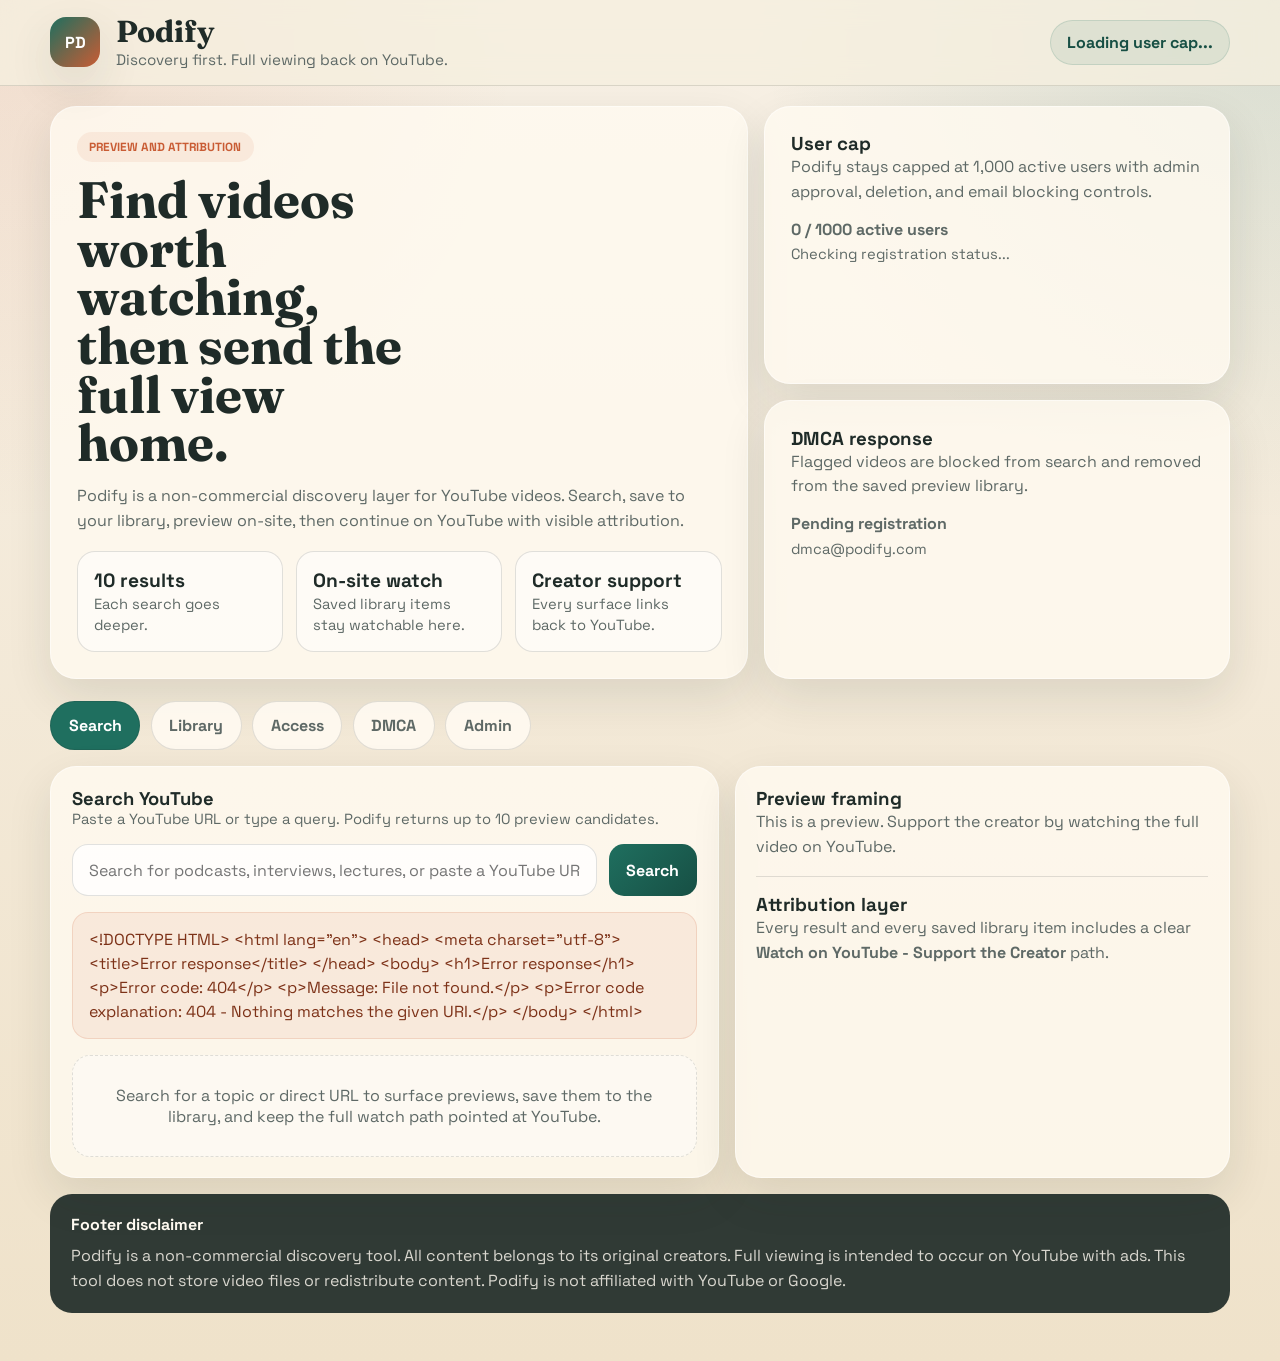
==== static/index.html @ 4dbad154 "Add preview quality picker" ====
<!DOCTYPE html>
<html lang="en">
<head>
  <meta charset="UTF-8">
  <meta name="viewport" content="width=device-width, initial-scale=1.0">
  <title>Podify - Discovery and Preview</title>
  <link rel="preconnect" href="https://fonts.googleapis.com">
  <link rel="preconnect" href="https://fonts.gstatic.com" crossorigin>
  <link href="https://fonts.googleapis.com/css2?family=Fraunces:wght@600;700&family=Space+Grotesk:wght@400;500;700&display=swap" rel="stylesheet">
  <style>
    :root{--bg:#f6efdf;--card:#fffaf1cc;--ink:#1f2b28;--muted:#5e6966;--line:#1f2b2822;--green:#1f6f5f;--green2:#174f44;--orange:#c95c34;--shadow:0 18px 46px #1f2b281c}
    *{box-sizing:border-box;margin:0;padding:0}
    body{font-family:"Space Grotesk",sans-serif;color:var(--ink);background:radial-gradient(circle at top left,#c95c3420,transparent 28%),radial-gradient(circle at top right,#1f6f5f24,transparent 28%),linear-gradient(180deg,#f7f0e5,#efe2ca);min-height:100vh;overflow-x:hidden}
    a{text-decoration:none;color:inherit}
    button,input,textarea,select{font:inherit}
    .wrap{width:min(1180px,calc(100% - 2rem));margin:0 auto}
    .top{position:sticky;top:0;z-index:20;background:#f6efdfcc;backdrop-filter:blur(12px);border-bottom:1px solid var(--line)}
    .top .wrap{display:flex;justify-content:space-between;align-items:center;gap:1rem;padding:1rem 0}
    .brand{display:flex;align-items:center;gap:1rem;flex-wrap:wrap;min-width:0}
    .mark{width:50px;height:50px;border-radius:16px;display:grid;place-items:center;background:linear-gradient(135deg,var(--green),var(--orange));color:#fff;font-weight:700;box-shadow:var(--shadow)}
    h1{font-family:"Fraunces",serif;font-size:1.9rem;line-height:1}
    .sub{color:var(--muted);font-size:.95rem;margin-top:.2rem}
    .chip{padding:.7rem 1rem;border-radius:999px;background:#1f6f5f18;color:var(--green2);font-weight:700;border:1px solid #1f6f5f24}
    main.wrap{padding:1.25rem 0 3rem}
    .hero{display:grid;grid-template-columns:1.5fr 1fr;gap:1rem}
    .card,.panel{background:var(--card);border:1px solid #ffffff80;border-radius:26px;box-shadow:var(--shadow)}
    .card{padding:1.6rem}
    .hero h2{font-family:"Fraunces",serif;font-size:clamp(2rem,4vw,3.4rem);line-height:.95;max-width:10ch;margin:.9rem 0 1rem}
    .hero p,.panel p,.muted{color:var(--muted);line-height:1.55}
    .eyebrow{display:inline-block;padding:.45rem .8rem;border-radius:999px;background:#c95c3416;color:var(--orange);font-size:.74rem;font-weight:700;text-transform:uppercase}
    .stats{display:grid;grid-template-columns:repeat(3,minmax(0,1fr));gap:.8rem;margin-top:1.1rem}
    .stat{padding:1rem;border-radius:18px;background:#ffffff80;border:1px solid var(--line)}
    .stat strong{display:block;font-size:1.2rem}
    .stack{display:grid;gap:1rem}
    .tabs{display:flex;flex-wrap:wrap;gap:.65rem;margin:1.4rem 0 1rem}
    .tab{padding:.8rem 1.1rem;border-radius:999px;border:1px solid var(--line);background:#fffaf1e6;color:var(--muted);cursor:pointer;font-weight:700;white-space:nowrap}
    .tab.active,.tab:hover{background:var(--green);color:#fff}
    .view{display:none}
    .view.active{display:block}
    .grid{display:grid;grid-template-columns:1.35fr 1fr;gap:1rem}
    .panel{padding:1.3rem}
    .head{display:flex;justify-content:space-between;align-items:flex-start;gap:1rem;margin-bottom:1rem}
    .head > *{min-width:0}
    .head h3{font-size:1.15rem}
    .soft{font-size:.92rem;color:var(--muted)}
    form.row{display:flex;gap:.75rem;flex-wrap:wrap}
    input,textarea,select{width:100%;padding:.9rem 1rem;border-radius:16px;border:1px solid var(--line);background:#ffffffcc;color:var(--ink)}
    textarea{min-height:115px;resize:vertical}
    input:focus,textarea:focus,select:focus{outline:2px solid #1f6f5f24;border-color:#1f6f5f55}
    .grow{flex:1 1 320px}
    .btn{display:inline-flex;align-items:center;justify-content:center;gap:.4rem;padding:.9rem 1.1rem;border:none;border-radius:15px;cursor:pointer;font-weight:700;max-width:100%}
    .btn:hover{transform:translateY(-1px)}
    .primary{background:linear-gradient(135deg,var(--green),var(--green2));color:#fff}
    .secondary{background:linear-gradient(135deg,var(--orange),#a94b2a);color:#fff}
    .ghost{background:#ffffffaa;border:1px solid var(--line);color:var(--ink)}
    .banner{display:none;margin-top:1rem;padding:.9rem 1rem;border-radius:16px;line-height:1.5}
    .banner.show{display:block}
    .banner.info{background:#1f6f5f12;color:var(--green2);border:1px solid #1f6f5f24}
    .banner.error{background:#c95c3414;color:#7d3218;border:1px solid #c95c3428}
    .empty{padding:1.8rem;border-radius:18px;border:1px dashed var(--line);background:#ffffff66;text-align:center;color:var(--muted)}
    .videos,.list{display:grid;gap:1rem}
    .video{display:grid;grid-template-columns:minmax(0,210px) minmax(0,1fr);gap:1rem;padding:1rem;border-radius:22px;background:#ffffff9e;border:1px solid var(--line)}
    .thumb{width:100%;aspect-ratio:16/9;border-radius:16px;object-fit:cover;background:#e8d7bd}
    .title{font-size:1.08rem;font-weight:700;line-height:1.3;overflow-wrap:anywhere}
    .channel{color:var(--muted);margin-top:.25rem;overflow-wrap:anywhere}
    .meta{display:flex;flex-wrap:wrap;gap:.5rem;margin-top:.7rem}
    .pill,.tag{display:inline-flex;align-items:center;padding:.33rem .68rem;border-radius:999px;font-size:.8rem;font-weight:700}
    .pill{background:#1f6f5f12;color:var(--green2)}
    .tag{background:#c95c3416;color:#8a3a1d}
    .desc{margin-top:.8rem;color:var(--muted);line-height:1.55;overflow-wrap:anywhere}
    .actions,.mini{display:flex;flex-wrap:wrap;gap:.65rem;margin-top:1rem}
    .actions .btn,.actions a,.mini .btn{flex:1 1 190px}
    .count{padding:.45rem .8rem;border-radius:999px;background:#1f6f5f12;color:var(--green2);font-weight:700}
    .split{display:grid;grid-template-columns:1fr 1fr;gap:1rem}
    .quad{display:grid;grid-template-columns:repeat(4,minmax(0,1fr));gap:.75rem}
    .access-quad{grid-template-columns:repeat(2,minmax(0,1fr))}
    .mini-card{padding:1rem;border-radius:18px;background:#ffffff92;border:1px solid var(--line);min-width:0}
    .mini-card span{display:block;overflow-wrap:anywhere}
    .mini-card strong{display:block;font-size:1.45rem;margin-top:.25rem;overflow-wrap:anywhere}
    .item{display:flex;justify-content:space-between;align-items:center;gap:.8rem;padding:.9rem 1rem;border-radius:18px;background:#ffffff8c;border:1px solid var(--line)}
    .item > div{min-width:0}
    .item strong,.item span{overflow-wrap:anywhere}
    .item span{display:block;color:var(--muted);font-size:.9rem}
    hr{border:none;border-top:1px solid var(--line);margin:1rem 0}
    footer{margin-top:1rem;padding:1.2rem 1.3rem;border-radius:22px;background:#1f2b28ea;color:#fffaf1}
    footer p{margin-top:.5rem;color:#fffaf1d0;line-height:1.6}
    .modal{position:fixed;inset:0;display:none;align-items:center;justify-content:center;padding:1rem;background:#131a18ad;z-index:50}
    .modal.open{display:flex}
    .player{width:min(980px,100%);background:#fffaf1;border-radius:26px;border:1px solid #ffffff8a;box-shadow:0 22px 70px #1118;max-height:calc(100vh - 2rem);overflow:auto;overscroll-behavior:contain}
    .player-head{display:flex;justify-content:space-between;align-items:flex-start;gap:1rem;padding:1.1rem 1.2rem 0}
    .close{width:40px;height:40px;border:none;border-radius:50%;background:#1f2b2812;cursor:pointer;font-size:1.2rem}
    video{width:100%;aspect-ratio:16/9;border:none;border-radius:20px;background:#111}
    .embed{padding:1rem 1.2rem 0}
    .embed .banner{margin-top:.8rem}
    .copy{padding:1rem 1.2rem 1.2rem}
    .player-tools{display:flex;flex-wrap:wrap;justify-content:space-between;align-items:center;gap:.8rem;margin-top:1rem}
    .player-tools label{display:flex;align-items:center;gap:.65rem;color:var(--muted);font-size:.92rem;font-weight:700}
    .player-tools select{width:auto;min-width:180px;max-width:100%;background:#ffffffd9}
    @media (max-width:960px){.hero,.grid,.split{grid-template-columns:1fr}.quad{grid-template-columns:repeat(2,minmax(0,1fr))}}
    @media (max-width:760px){.wrap{width:min(1180px,calc(100% - 1rem))}.top .wrap{flex-direction:column;align-items:flex-start}.chip{width:100%;justify-content:center}.stats,.quad{grid-template-columns:1fr}.video{grid-template-columns:1fr}.item{flex-direction:column;align-items:flex-start}.card,.panel{padding:1rem}.player{max-height:calc(100vh - 1rem);border-radius:20px}.modal{padding:.5rem}.player-head,.embed,.copy{padding-left:1rem;padding-right:1rem}.player-tools{align-items:flex-start}.player-tools label,.player-tools select{width:100%}.copy .actions{flex-direction:column}.copy .actions .btn,.copy .actions a{width:100%;flex:1 1 auto}}
    @media (max-width:520px){h1{font-size:1.6rem}.mark{width:44px;height:44px;border-radius:14px}.tabs{display:grid;grid-template-columns:repeat(2,minmax(0,1fr))}.tab{justify-content:center;padding:.75rem .85rem}.btn,.row .btn{width:100%}}
  </style>
</head>
<body>
  <header class="top">
    <div class="wrap">
      <div class="brand">
        <div class="mark">PD</div>
        <div>
          <h1>Podify</h1>
          <div class="sub">Discovery first. Full viewing back on YouTube.</div>
        </div>
      </div>
      <div class="chip" id="cap-chip">Loading user cap...</div>
    </div>
  </header>

  <main class="wrap">
    <section class="hero">
      <article class="card">
        <span class="eyebrow">Preview and Attribution</span>
        <h2>Find videos worth watching, then send the full view home.</h2>
        <p id="public-message">Podify is a non-commercial discovery layer for YouTube videos. Search, save to your library, preview on-site, then continue on YouTube with visible attribution.</p>
        <div class="stats">
          <div class="stat"><strong>10 results</strong><span class="soft">Each search goes deeper.</span></div>
          <div class="stat"><strong>On-site watch</strong><span class="soft">Saved library items stay watchable here.</span></div>
          <div class="stat"><strong>Creator support</strong><span class="soft">Every surface links back to YouTube.</span></div>
        </div>
      </article>
      <div class="stack">
        <article class="card">
          <h3>User cap</h3>
          <p>Podify stays capped at 1,000 active users with admin approval, deletion, and email blocking controls.</p>
          <p style="margin-top:.8rem"><strong id="cap-detail">0 / 1000 active users</strong><br><span class="soft" id="cap-state">Checking registration status...</span></p>
        </article>
        <article class="card">
          <h3>DMCA response</h3>
          <p>Flagged videos are blocked from search and removed from the saved preview library.</p>
          <p style="margin-top:.8rem"><strong id="dmca-agent">Pending registration</strong><br><span class="soft" id="dmca-email">dmca@podify.com</span></p>
        </article>
      </div>
    </section>

    <nav class="tabs" aria-label="Sections">
      <button class="tab active" data-tab="search">Search</button>
      <button class="tab" data-tab="library">Library</button>
      <button class="tab" data-tab="access">Access</button>
      <button class="tab" data-tab="dmca">DMCA</button>
      <button class="tab" data-tab="admin">Admin</button>
    </nav>

    <section class="view active" id="search">
      <div class="grid">
        <article class="panel">
          <div class="head">
            <div>
              <h3>Search YouTube</h3>
              <div class="soft">Paste a YouTube URL or type a query. Podify returns up to 10 preview candidates.</div>
            </div>
          </div>
          <form class="row" id="search-form">
            <input class="grow" id="search-input" type="text" placeholder="Search for podcasts, interviews, lectures, or paste a YouTube URL">
            <button class="btn primary" type="submit">Search</button>
          </form>
          <div class="banner info" id="search-banner"></div>
          <div class="videos" id="search-results" style="margin-top:1rem">
            <div class="empty">Search for a topic or direct URL to surface previews, save them to the library, and keep the full watch path pointed at YouTube.</div>
          </div>
        </article>
        <aside class="panel">
          <h3>Preview framing</h3>
          <p id="player-disclaimer">This is a preview. Support the creator by watching the full video on YouTube.</p>
          <hr>
          <h3>Attribution layer</h3>
          <p>Every result and every saved library item includes a clear <strong>Watch on YouTube - Support the Creator</strong> path.</p>
        </aside>
      </div>
    </section>

    <section class="view" id="library">
      <article class="panel">
        <div class="head">
          <div>
            <h3>Saved library</h3>
            <div class="soft">Videos added here remain watchable inside Podify.</div>
          </div>
          <div class="count" id="library-count">0 saved previews</div>
        </div>
        <div class="videos" id="library-list">
          <div class="empty">Save videos from search to build a watchable preview library without storing video files locally.</div>
        </div>
      </article>
    </section>

    <section class="view" id="access">
      <div class="split">
        <article class="panel">
          <div class="head">
            <div>
              <h3>Request access</h3>
              <div class="soft">Enter any valid email to sign up. If the cap is full, you move to the waitlist.</div>
            </div>
          </div>
          <form class="row" id="access-form">
            <input class="grow" id="access-email" type="email" placeholder="you@example.com">
            <button class="btn primary" type="submit">Sign up</button>
          </form>
          <div class="banner info" id="access-banner"></div>
          <div class="banner info" id="verify-banner"></div>
          <div class="actions">
            <button class="btn ghost" id="logout-button" type="button" style="display:none">Sign out</button>
          </div>
        </article>
        <aside class="panel">
          <h3>Registration disclaimer</h3>
          <p id="registration-disclaimer">By registering, you agree to use Podify only for discovery and preview purposes. Support creators by watching full content on YouTube.</p>
          <hr>
          <div class="quad access-quad">
            <div class="mini-card"><span>Active users</span><strong id="active-users">0</strong></div>
            <div class="mini-card"><span>User cap</span><strong id="max-users">1000</strong></div>
            <div class="mini-card"><span>Registration</span><strong id="open-state">Open</strong></div>
            <div class="mini-card"><span>Saved previews</span><strong id="saved-count">0</strong></div>
          </div>
        </aside>
      </div>
    </section>

    <section class="view" id="dmca">
      <div class="split">
        <article class="panel">
          <div class="head">
            <div>
              <h3>DMCA contact</h3>
              <div class="soft">Valid notices block videos from preview and receive a response within the published window.</div>
            </div>
          </div>
          <p>Copyright holders can contact <strong id="dmca-contact-email">dmca@podify.com</strong>. Agent: <strong id="dmca-contact-name">Pending registration</strong>. Target response window: <strong id="dmca-window">48 hours</strong>.</p>
          <hr>
          <h3>Submit a takedown notice</h3>
          <form id="dmca-form" class="list" style="margin-top:1rem">
            <input id="dmca-name" type="text" placeholder="Your name">
            <input id="dmca-reporter-email" type="email" placeholder="you@example.com">
            <input id="dmca-video-url" type="url" placeholder="YouTube URL">
            <textarea id="dmca-work" placeholder="Describe the copyrighted work and why this preview should be removed."></textarea>
            <textarea id="dmca-statement" placeholder="State that you have a good-faith belief the use is unauthorized."></textarea>
            <button class="btn secondary" type="submit">Submit notice</button>
          </form>
          <div class="banner info" id="dmca-banner"></div>
        </article>
        <aside class="panel">
          <div class="head">
            <div>
              <h3>Blocked from preview</h3>
              <div class="soft">Blocked videos are removed from search and the library.</div>
            </div>
          </div>
          <div class="list" id="blocked-videos"><div class="empty">No blocked videos.</div></div>
        </aside>
      </div>
    </section>

    <section class="view" id="admin">
      <div class="list" style="gap:1rem">
        <article class="panel">
          <div class="head">
            <div>
              <h3>Admin access</h3>
              <div class="soft">Enter the admin password configured on the server to manage users, email blocks, and preview blocks.</div>
            </div>
          </div>
          <form class="row" id="admin-connect">
            <input class="grow" id="admin-token" type="password" placeholder="Enter admin password" aria-label="Admin password">
            <button class="btn primary" type="submit">Connect</button>
          </form>
          <div class="banner info" id="admin-banner"></div>
        </article>

        <article class="panel" id="admin-panel" style="display:none">
          <div class="quad" id="admin-stats">
            <div class="mini-card"><span>Active users</span><strong>0</strong></div>
            <div class="mini-card"><span>Waitlist</span><strong>0</strong></div>
            <div class="mini-card"><span>Blocked emails</span><strong>0</strong></div>
            <div class="mini-card"><span>Blocked videos</span><strong>0</strong></div>
          </div>
          <hr>
          <div class="split">
            <form id="admin-add-form" class="list">
              <h3>Add user</h3>
              <input id="admin-add-email" type="email" placeholder="newuser@example.com">
              <select id="admin-add-status">
                <option value="active">Add as active user</option>
                <option value="waitlisted">Add as waitlisted user</option>
              </select>
              <button class="btn primary" type="submit">Save user</button>
            </form>
            <form id="admin-approve-form" class="list">
              <h3>Approve waitlisted user</h3>
              <input id="admin-approve-email" type="email" placeholder="waitlist@example.com">
              <button class="btn primary" type="submit">Approve user</button>
            </form>
          </div>
          <hr>
          <div class="split">
            <form id="admin-access-link-form" class="list">
              <h3>Create test access link</h3>
              <div class="soft">Use this while outbound email is not configured. Add the user as active first, then share the generated link out of band.</div>
              <input id="admin-access-link-email" type="email" placeholder="activeuser@example.com">
              <button class="btn primary" type="submit">Generate link</button>
            </form>
            <div class="list">
              <h3>Latest test link</h3>
              <input id="admin-access-link-output" type="text" readonly placeholder="Generate a sign-in link to share with a tester.">
              <div class="actions" style="margin-top:0">
                <button class="btn ghost" id="admin-copy-access-link" type="button" disabled>Copy link</button>
              </div>
              <div class="banner info" id="admin-access-link-banner"></div>
            </div>
          </div>
          <hr>
          <div class="split">
            <form id="admin-block-email-form" class="list">
              <h3>Block email</h3>
              <input id="admin-block-email" type="email" placeholder="blocked@example.com">
              <button class="btn secondary" type="submit">Block email</button>
            </form>
            <form id="admin-block-video-form" class="list">
              <h3>Block video preview</h3>
              <input id="admin-video-url" type="url" placeholder="https://www.youtube.com/watch?v=...">
              <input id="admin-video-title" type="text" placeholder="Optional title">
              <button class="btn secondary" type="submit">Block preview</button>
            </form>
          </div>
          <hr>
          <div class="split">
            <div>
              <h3>Users</h3>
              <div class="list" id="admin-users" style="margin-top:1rem"><div class="empty">Connect with a valid admin password to load users.</div></div>
            </div>
            <div class="list">
              <div>
                <h3>Blocked emails</h3>
                <div class="list" id="admin-blocked" style="margin-top:1rem"><div class="empty">No blocked emails.</div></div>
              </div>
              <div>
                <h3>DMCA notices</h3>
                <div class="list" id="admin-notices" style="margin-top:1rem"><div class="empty">No notices yet.</div></div>
              </div>
            </div>
          </div>
        </article>
      </div>
    </section>

    <footer>
      <strong>Footer disclaimer</strong>
      <p id="footer-disclaimer">Podify is a non-commercial discovery tool. All content belongs to its original creators. Full viewing is intended to occur on YouTube with ads. This tool does not store video files or redistribute content. Podify is not affiliated with YouTube or Google.</p>
    </footer>
  </main>

  <div class="modal" id="modal" aria-hidden="true">
    <div class="player">
      <div class="player-head">
        <div>
          <h3 id="modal-title">Preview</h3>
          <div class="soft" id="modal-channel">Select a video to preview it here.</div>
        </div>
        <button class="close" id="close-modal" aria-label="Close preview">x</button>
      </div>
      <div class="embed">
        <video id="modal-video" controls playsinline preload="metadata" controlslist="nodownload noplaybackrate" poster=""></video>
        <div class="banner info" id="modal-video-banner"></div>
      </div>
      <div class="copy">
        <p id="modal-player-disclaimer"><strong>This is a preview.</strong> Support the creator by watching the full video on YouTube.</p>
        <p id="modal-desc" style="margin-top:.65rem;color:var(--muted);line-height:1.55">Select a video to see its description here.</p>
        <div class="player-tools" id="modal-quality-wrap" style="display:none">
          <label for="modal-quality">
            Quality
            <select id="modal-quality" aria-label="Choose preview quality"></select>
          </label>
        </div>
        <div class="actions">
          <button class="btn ghost" id="modal-fullscreen" type="button">Fullscreen</button>
          <a class="btn secondary" id="modal-youtube" href="#" target="_blank" rel="noopener noreferrer">Watch on YouTube - Support the Creator</a>
          <button class="btn ghost" id="modal-save" type="button">Save to library</button>
        </div>
      </div>
    </div>
  </div>
  <script>
    const API = window.location.origin;
    let config = null;
    let results = [];
    let library = [];
    let blocked = [];
    let adminToken = '';
    let latestAdminAccessLink = '';
    let currentVideo = null;
    let currentPlaybackToken = '';
    let currentPlaybackSources = [];
    let libraryLoaded = false;
    let dmcaLoaded = false;
    let accessState = null;

    const $ = (id) => document.getElementById(id);
    const esc = (v) => String(v ?? '').replace(/&/g,'&amp;').replace(/</g,'&lt;').replace(/>/g,'&gt;').replace(/"/g,'&quot;').replace(/'/g,'&#39;');
    const banner = (id, msg = '', tone = 'info') => { const el = $(id); el.textContent = msg; el.className = msg ? `banner show ${tone}` : 'banner info'; };
    const req = async (path, opts = {}) => {
      try {
        const r = await fetch(API + path, { credentials: 'same-origin', ...opts });
        const contentType = r.headers.get('content-type') || '';
        const isJson = contentType.includes('application/json');
        const data = isJson ? await r.json().catch(() => ({})) : {};
        const rawText = isJson ? '' : await r.text().catch(() => '');

        if (!r.ok) {
          const detail = data.detail || rawText.trim() || `${r.status} ${r.statusText}` || 'Request failed.';
          const err = new Error(detail);
          err.status = r.status;
          err.detail = detail;
          throw err;
        }

        return isJson ? data : rawText;
      } catch (err) {
        if (err && typeof err.status === 'number') throw err;
        throw new Error(err && err.message ? err.message : 'Network request failed.');
      }
    };

    const emailVerificationRequired = () => Boolean(config && config.security && config.security.email_verification_required);
    const accessPromptMessage = () => emailVerificationRequired()
      ? 'Verify your email before using Podify.'
      : 'Sign up with a valid email before using Podify.';
    const accessTabPromptMessage = () => emailVerificationRequired()
      ? 'Verify your email in the Access tab before searching or previewing videos.'
      : 'Use the Access tab to sign up with a valid email before searching or previewing videos.';

    async function activateTab(tabName) {
      const btn = document.querySelector(`.tab[data-tab="${tabName}"]`);
      document.querySelectorAll('.tab').forEach((b) => b.classList.toggle('active', b === btn));
      document.querySelectorAll('.view').forEach((v) => v.classList.toggle('active', v.id === tabName));
      if (tabName === 'library' && !libraryLoaded) {
        await loadLibrary();
      }
      if (tabName === 'dmca' && !dmcaLoaded) {
        await loadDmca();
      }
    }

    async function showAccessRequired(message) {
      await activateTab('access');
      banner('access-banner', message || accessPromptMessage(), 'error');
    }

    function isProtectedAccessError(err) {
      return Boolean(err && (err.status === 401 || err.status === 403));
    }

    document.querySelectorAll('.tab').forEach((btn) => btn.addEventListener('click', async () => {
      document.querySelectorAll('.tab').forEach((b) => b.classList.toggle('active', b === btn));
      document.querySelectorAll('.view').forEach((v) => v.classList.toggle('active', v.id === btn.dataset.tab));
      if (btn.dataset.tab === 'library' && !libraryLoaded) {
        try {
          await loadLibrary();
        } catch (err) {
          if (isProtectedAccessError(err)) {
            await showAccessRequired(err.message);
            return;
          }
          banner('search-banner', err.message, 'error');
        }
      }
      if (btn.dataset.tab === 'dmca' && !dmcaLoaded) {
        await loadDmca();
      }
    }));

    function syncConfig(data) {
      config = data;
      accessState = data.access || { authenticated: false, service_access: false, reason: accessPromptMessage(), user: null };
      $('cap-chip').textContent = `${data.active_user_count} / ${data.max_active_users} active users`;
      $('cap-detail').textContent = `${data.active_user_count} / ${data.max_active_users} active users`;
      $('cap-state').textContent = data.registration_open ? 'Open' : 'Waitlist only';
      $('public-message').textContent = data.disclaimers.public_message;
      $('player-disclaimer').textContent = data.disclaimers.player;
      $('registration-disclaimer').textContent = data.disclaimers.registration;
      $('footer-disclaimer').textContent = data.disclaimers.footer;
      $('active-users').textContent = data.active_user_count;
      $('max-users').textContent = data.max_active_users;
      $('open-state').textContent = data.registration_open ? 'Open' : 'Waitlist';
      $('saved-count').textContent = data.library.saved_videos;
      $('dmca-agent').textContent = data.dmca_contact.agent_name;
      $('dmca-email').textContent = data.dmca_contact.agent_email;
      $('dmca-contact-name').textContent = data.dmca_contact.agent_name;
      $('dmca-contact-email').textContent = data.dmca_contact.agent_email;
      $('dmca-window').textContent = `${data.dmca_contact.response_window_hours} hours`;
      $('modal-player-disclaimer').textContent = data.disclaimers.player;
      applyAccessState(accessState);
    }

    function applyAccessState(access) {
      const reason = access.reason || accessPromptMessage();
      const user = access.user;
      $('logout-button').style.display = access.service_access ? 'inline-flex' : 'none';

      if (access.service_access && user) {
        banner('access-banner', `Signed in as ${user.email}. Access is active.`);
        return;
      }

      library = [];
      libraryLoaded = false;
      renderLibrary();
      if (!results.length) {
        banner('search-banner', accessTabPromptMessage());
      }

      if (access.authenticated && user) {
        banner('access-banner', `${user.email}: ${reason}`);
        return;
      }

      banner('access-banner', reason);
    }

    function renderVerificationAction(token) {
      const box = $('verify-banner');
      if (!emailVerificationRequired()) {
        banner('verify-banner');
        return;
      }
      if (!token) {
        box.className = 'banner show info';
        box.textContent = 'Secure mode is enabled. Demo verification links are hidden. If outbound email is not configured yet, ask the admin for a test access link.';
        return;
      }

      box.className = 'banner show info';
      box.textContent = 'Prototype mode: verify the request directly.';
      const btn = document.createElement('button');
      btn.className = 'btn ghost';
      btn.type = 'button';
      btn.id = 'verify-now';
      btn.style.marginTop = '.7rem';
      btn.textContent = 'Complete demo verification';
      box.appendChild(document.createElement('br'));
      box.appendChild(btn);

      btn.addEventListener('click', async () => {
        try {
          const vr = await req(`/register/verify?token=${encodeURIComponent(token)}`);
          banner('verify-banner', vr.message);
          await loadConfig();
          if (vr.status === 'active') {
            banner('search-banner', 'Email verified. Search and preview are now available.');
            await activateTab('search');
          }
          if (adminToken) await refreshAdmin();
        } catch (err) {
          banner('verify-banner', err.message, 'error');
        }
      });
    }

    function videoCard(v, i, mode) {
      const save = mode === 'search' ? `<button class="btn primary" data-act="save" data-i="${i}">Save to library</button>` : '';
      const remove = mode === 'library' ? `<button class="btn ghost" data-act="remove" data-id="${esc(v.video_id)}">Remove</button>` : '';
      return `<article class="video">
        <img class="thumb" src="${esc(v.thumbnail_url)}" alt="Thumbnail for ${esc(v.title)}" loading="lazy" decoding="async" onerror="this.style.opacity='0.35'">
        <div>
          <div class="title">${esc(v.title)}</div>
          <div class="channel">${esc(v.channel)}</div>
          <div class="meta"><span class="pill">${esc(v.duration)}</span><span class="pill">${mode === 'search' ? 'Search result' : 'Saved in library'}</span></div>
          <div class="desc">${esc(v.description)}</div>
          <div class="actions">
            <button class="btn ghost" data-act="preview" data-i="${i}">Preview on-site</button>
            ${save}
            ${remove}
            <a class="btn secondary" href="${esc(v.video_url)}" target="_blank" rel="noopener noreferrer">Watch on YouTube - Support the Creator</a>
          </div>
        </div>
      </article>`;
    }

    function renderResults() {
      $('search-results').innerHTML = results.length ? results.map((v, i) => videoCard(v, i, 'search')).join('') : '<div class="empty">No results matched this query. Try another search term or paste a direct YouTube URL.</div>';
    }

    function renderLibrary() {
      $('library-count').textContent = `${library.length} saved previews`;
      $('saved-count').textContent = library.length;
      $('library-list').innerHTML = library.length ? library.map((v, i) => videoCard(v, i, 'library')).join('') : '<div class="empty">Save videos from search to keep a watchable preview library inside Podify.</div>';
    }

    function renderBlocked() {
      $('blocked-videos').innerHTML = blocked.length ? blocked.map((v) => `<div class="item"><div><strong>${esc(v.title)}</strong><span>${esc(v.reason || 'Blocked from preview')}</span></div><span class="tag">${esc(v.source || 'blocklist')}</span></div>`).join('') : '<div class="empty">No blocked videos.</div>';
    }

    function resetVideoPlayer() {
      const video = $('modal-video');
      video.pause();
      video.removeAttribute('src');
      while (video.firstChild) video.removeChild(video.firstChild);
      video.load();
      currentPlaybackSources = [];
      $('modal-quality').innerHTML = '';
      $('modal-quality').disabled = true;
      $('modal-quality-wrap').style.display = 'none';
    }

    function sourceLabel(source, index) {
      const parts = [];
      if (source.quality) parts.push(source.quality);
      if (source.mime_type && source.mime_type.startsWith('video/')) parts.push(source.mime_type.replace('video/', '').toUpperCase());
      return parts.join(' / ') || (index === 0 ? 'Best available' : `Option ${index + 1}`);
    }

    function setPlaybackSource(index, { resumeAt = 0, autoplay = true } = {}) {
      const video = $('modal-video');
      const source = currentPlaybackSources[index];
      if (!source || !source.url) return;

      video.pause();
      video.removeAttribute('src');
      while (video.firstChild) video.removeChild(video.firstChild);

      const el = document.createElement('source');
      el.src = source.url;
      if (source.mime_type) el.type = source.mime_type;
      video.appendChild(el);

      if (resumeAt > 0) {
        video.addEventListener('loadedmetadata', () => {
          try {
            video.currentTime = resumeAt;
          } catch (_) {}
          if (autoplay) video.play().catch(() => {});
        }, { once: true });
      }

      video.load();
      if (resumeAt <= 0 && autoplay) video.play().catch(() => {});
      $('modal-quality').value = String(index);
    }

    function renderQualityPicker(sources) {
      const select = $('modal-quality');
      select.innerHTML = '';
      sources.forEach((source, index) => {
        const option = document.createElement('option');
        option.value = String(index);
        option.textContent = sourceLabel(source, index);
        select.appendChild(option);
      });
      select.disabled = sources.length <= 1;
      $('modal-quality-wrap').style.display = sources.length ? 'flex' : 'none';
    }

    function applyPlayback(playback) {
      const video = $('modal-video');
      resetVideoPlayer();
      $('modal-title').textContent = playback.title || (currentVideo ? currentVideo.title : 'Preview');
      $('modal-channel').textContent = playback.channel || (currentVideo ? currentVideo.channel : 'Unknown creator');
      $('modal-desc').textContent = playback.description || (currentVideo ? currentVideo.description : 'Open this video on YouTube for the full watch experience and creator support.');
      video.poster = playback.thumbnail_url || (currentVideo ? currentVideo.thumbnail_url : '');

      currentPlaybackSources = (playback.sources || []).length
        ? playback.sources
        : (playback.stream_url ? [{ url: playback.stream_url, mime_type: playback.mime_type || '' }] : []);
      renderQualityPicker(currentPlaybackSources);
      setPlaybackSource(0);

      banner('modal-video-banner');
      if (playback.video_url) $('modal-youtube').href = playback.video_url;
    }

    async function requestVideoFullscreen() {
      const video = $('modal-video');
      if (video.requestFullscreen) {
        await video.requestFullscreen();
        return;
      }
      if (video.webkitEnterFullscreen) {
        video.webkitEnterFullscreen();
        return;
      }
      if (video.webkitRequestFullscreen) {
        video.webkitRequestFullscreen();
      }
    }

    async function openVideo(v) {
      currentVideo = v;
      const playbackToken = `${v.video_id}:${Date.now()}`;
      currentPlaybackToken = playbackToken;
      $('modal-title').textContent = v.title;
      $('modal-channel').textContent = v.channel;
      $('modal-player-disclaimer').textContent = config ? config.disclaimers.player : 'This is a preview. Support the creator by watching the full video on YouTube.';
      $('modal-desc').textContent = v.description || 'Open this video on YouTube for the full watch experience and creator support.';
      $('modal-youtube').href = v.video_url;
      $('modal-video').poster = v.thumbnail_url || '';
      banner('modal-video-banner', 'Resolving preview stream...');
      $('modal').classList.add('open');
      $('modal').setAttribute('aria-hidden', 'false');

      try {
        const playback = await req(v.playback_url || `/playback/${encodeURIComponent(v.video_id)}`);
        if (currentPlaybackToken !== playbackToken) return;
        applyPlayback(playback);
      } catch (err) {
        if (currentPlaybackToken !== playbackToken) return;
        resetVideoPlayer();
        if (isProtectedAccessError(err)) {
          closeVideo();
          await showAccessRequired(err.message);
          return;
        }
        banner('modal-video-banner', err.message || 'Preview unavailable. Use Watch on YouTube instead.', 'error');
      }
    }

    function closeVideo() {
      currentPlaybackToken = '';
      banner('modal-video-banner');
      resetVideoPlayer();
      $('modal').classList.remove('open');
      $('modal').setAttribute('aria-hidden', 'true');
    }

    async function loadConfig() { syncConfig(await req('/config')); }
    async function loadLibrary() { library = await req('/library'); libraryLoaded = true; renderLibrary(); }
    async function loadDmca() {
      const d = await req('/dmca');
      blocked = d.blocked_videos || [];
      dmcaLoaded = true;
      renderBlocked();
      $('dmca-agent').textContent = d.contact.agent_name;
      $('dmca-email').textContent = d.contact.agent_email;
      $('dmca-contact-name').textContent = d.contact.agent_name;
      $('dmca-contact-email').textContent = d.contact.agent_email;
      $('dmca-window').textContent = `${d.contact.response_window_hours} hours`;
    }

    $('search-form').addEventListener('submit', async (e) => {
      e.preventDefault();
      banner('search-banner');
      const q = $('search-input').value.trim();
      if (!q) return banner('search-banner', 'Enter a search term or paste a YouTube URL.', 'error');
      banner('search-banner', 'Searching for up to 10 videos...');
      try {
        results = await req(`/search?q=${encodeURIComponent(q)}`);
        renderResults();
        banner('search-banner', `Loaded ${results.length} result${results.length === 1 ? '' : 's'}.`);
      } catch (err) {
        results = [];
        renderResults();
        if (isProtectedAccessError(err)) {
          await showAccessRequired(err.message);
          return;
        }
        banner('search-banner', err.message, 'error');
      }
    });

    async function saveVideo(v) {
      try {
        const r = await req('/library', { method: 'POST', headers: { 'Content-Type': 'application/json' }, body: JSON.stringify(v) });
        await Promise.all([loadLibrary(), loadConfig()]);
        banner('search-banner', r.status === 'exists' ? 'This video is already in the library.' : 'Saved to the library. It remains watchable inside Podify.');
        await activateTab('library');
      } catch (err) {
        if (isProtectedAccessError(err)) {
          await showAccessRequired(err.message);
          return;
        }
        banner('search-banner', err.message, 'error');
      }
    }

    $('search-results').addEventListener('click', async (e) => {
      const el = e.target.closest('[data-act]');
      if (!el) return;
      const v = results[Number(el.dataset.i)];
      if (!v) return;
      if (el.dataset.act === 'preview') await openVideo(v);
      if (el.dataset.act === 'save') await saveVideo(v);
    });

    $('library-list').addEventListener('click', async (e) => {
      const el = e.target.closest('[data-act]');
      if (!el) return;
      if (el.dataset.act === 'remove') {
        try {
          await req(`/library/${encodeURIComponent(el.dataset.id)}`, { method: 'DELETE' });
          await Promise.all([loadLibrary(), loadConfig()]);
        } catch (err) {
          if (isProtectedAccessError(err)) {
            await showAccessRequired(err.message);
            return;
          }
          banner('search-banner', err.message, 'error');
        }
        return;
      }
      const v = library[Number(el.dataset.i)];
      if (v && el.dataset.act === 'preview') await openVideo(v);
    });

    $('close-modal').addEventListener('click', closeVideo);
    $('modal').addEventListener('click', (e) => { if (e.target === $('modal')) closeVideo(); });
    $('modal-save').addEventListener('click', async () => { if (currentVideo) await saveVideo(currentVideo); });
    $('modal-fullscreen').addEventListener('click', async () => { await requestVideoFullscreen(); });
    $('modal-quality').addEventListener('change', (e) => {
      const nextIndex = Number(e.target.value);
      if (!Number.isInteger(nextIndex) || !currentPlaybackSources[nextIndex]) return;
      const video = $('modal-video');
      setPlaybackSource(nextIndex, { resumeAt: video.currentTime || 0, autoplay: !video.paused });
    });
    $('modal-video').addEventListener('error', () => {
      banner('modal-video-banner', 'Preview stream failed to load. Use Watch on YouTube instead.', 'error');
    });
    window.addEventListener('keydown', (e) => { if (e.key === 'Escape' && $('modal').classList.contains('open')) closeVideo(); });

    $('access-form').addEventListener('submit', async (e) => {
      e.preventDefault();
      banner('access-banner');
      banner('verify-banner');
      const email = $('access-email').value.trim();
      if (!email) return banner('access-banner', 'Enter an email address to request access.', 'error');
      try {
        const r = await req('/register', { method: 'POST', headers: { 'Content-Type': 'application/json' }, body: JSON.stringify({ email }) });
        await loadConfig();
        banner('access-banner', r.message || 'Request received.');
        renderVerificationAction(r.verification_token);
        if (r.status === 'active') {
          banner('search-banner', 'Signup complete. Search and preview are now available.');
          await activateTab('search');
        }
      } catch (err) {
        banner('access-banner', err.message, 'error');
      }
    });

    $('logout-button').addEventListener('click', async () => {
      try {
        await req('/session/logout', { method: 'POST' });
        results = [];
        library = [];
        libraryLoaded = false;
        currentVideo = null;
        renderResults();
        renderLibrary();
        banner('verify-banner');
        await loadConfig();
        banner('access-banner', emailVerificationRequired() ? 'Signed out. Verify your email again to restore service access.' : 'Signed out. Enter your email again to restore service access.');
        await activateTab('access');
      } catch (err) {
        banner('access-banner', err.message, 'error');
      }
    });

    $('dmca-form').addEventListener('submit', async (e) => {
      e.preventDefault();
      banner('dmca-banner');
      const payload = {
        reporter_name: $('dmca-name').value.trim(),
        reporter_email: $('dmca-reporter-email').value.trim(),
        video_url: $('dmca-video-url').value.trim(),
        work_description: $('dmca-work').value.trim(),
        statement: $('dmca-statement').value.trim()
      };
      try {
        const r = await req('/dmca/notices', { method: 'POST', headers: { 'Content-Type': 'application/json' }, body: JSON.stringify(payload) });
        banner('dmca-banner', r.message);
        $('dmca-form').reset();
        await Promise.all([loadDmca(), loadLibrary(), loadConfig()]);
        if (adminToken) await refreshAdmin();
      } catch (err) {
        banner('dmca-banner', err.message, 'error');
      }
    });

    const adminReq = (path, opts = {}) => req(path, { ...opts, headers: { 'X-Admin-Token': adminToken, ...(opts.headers || {}) } });

    function adminStats(s) {
      $('admin-stats').innerHTML = `<div class="mini-card"><span>Active users</span><strong>${s.active_user_count}</strong></div><div class="mini-card"><span>Waitlist</span><strong>${s.waitlisted_user_count}</strong></div><div class="mini-card"><span>Blocked emails</span><strong>${s.blocked_email_count}</strong></div><div class="mini-card"><span>Blocked videos</span><strong>${s.dmca_blocked_video_count}</strong></div>`;
    }

    function adminUsers(users) {
      $('admin-users').innerHTML = users.length ? users.map((u) => `<div class="item"><div><strong>${esc(u.email)}</strong><span>Status: ${esc(u.status)} | Verified: ${u.email_verified ? 'yes' : 'no'}</span></div><div class="mini"><span class="pill">${esc(u.status)}</span>${u.status === 'active' && u.email_verified ? `<button class="btn ghost" data-link="${esc(u.email)}">Test link</button>` : ''}<button class="btn ghost" data-del="${esc(u.email)}">Delete</button></div></div>`).join('') : '<div class="empty">No users found.</div>';
    }

    function adminBlocked(emails) {
      $('admin-blocked').innerHTML = emails.length ? emails.map((email) => `<div class="item"><div><strong>${esc(email)}</strong><span>Blocked from registration and approval.</span></div><button class="btn ghost" data-unblock="${esc(email)}">Unblock</button></div>`).join('') : '<div class="empty">No blocked emails.</div>';
    }

    function adminNotices(notices) {
      $('admin-notices').innerHTML = notices.length ? notices.map((n) => `<div class="item"><div><strong>${esc(n.reporter_name)}</strong><span>${esc(n.video_url)}</span></div><span class="tag">${esc(n.id)}</span></div>`).join('') : '<div class="empty">No notices yet.</div>';
    }

    function setAdminAccessLink(link = '', email = '') {
      latestAdminAccessLink = link;
      $('admin-access-link-output').value = link;
      $('admin-copy-access-link').disabled = !link;
      banner('admin-access-link-banner', link ? `Share this link with ${email}. It creates a browser session for that active user.` : '');
    }

    async function createAdminAccessLink(email) {
      const r = await adminReq('/admin/users/access-link', { method: 'POST', headers: { 'Content-Type': 'application/json' }, body: JSON.stringify({ email }) });
      const absoluteLink = `${window.location.origin}${r.access_url}`;
      setAdminAccessLink(absoluteLink, r.email);
      banner('admin-banner', `Test access link created for ${r.email}.`);
      return absoluteLink;
    }

    async function refreshAdmin() {
      const [summary, users, blockedEmails, notices] = await Promise.all([
        adminReq('/admin/summary'),
        adminReq('/admin/users'),
        adminReq('/admin/blocked-emails'),
        adminReq('/admin/dmca/notices')
      ]);
      $('admin-panel').style.display = 'block';
      if (!latestAdminAccessLink) setAdminAccessLink();
      adminStats(summary);
      adminUsers(users);
      adminBlocked(blockedEmails);
      adminNotices(notices);
    }

    $('admin-connect').addEventListener('submit', async (e) => {
      e.preventDefault();
      banner('admin-banner');
      adminToken = $('admin-token').value.trim();
      if (!adminToken) return banner('admin-banner', 'Enter the admin password first.', 'error');
      try {
        await refreshAdmin();
        banner('admin-banner', 'Admin password accepted.');
      } catch (err) {
        $('admin-panel').style.display = 'none';
        banner('admin-banner', err.message, 'error');
      }
    });

    async function adminPost(path, payload, msg) {
      try {
        await adminReq(path, { method: 'POST', headers: { 'Content-Type': 'application/json' }, body: JSON.stringify(payload) });
        banner('admin-banner', msg);
        await Promise.all([refreshAdmin(), loadConfig(), loadDmca(), loadLibrary()]);
      } catch (err) {
        banner('admin-banner', err.message, 'error');
      }
    }

    $('admin-add-form').addEventListener('submit', async (e) => { e.preventDefault(); await adminPost('/admin/users', { email: $('admin-add-email').value.trim(), status: $('admin-add-status').value }, 'User saved.'); e.target.reset(); });
    $('admin-approve-form').addEventListener('submit', async (e) => { e.preventDefault(); await adminPost('/admin/users/approve', { email: $('admin-approve-email').value.trim() }, 'User approved.'); e.target.reset(); });
    $('admin-access-link-form').addEventListener('submit', async (e) => {
      e.preventDefault();
      const email = $('admin-access-link-email').value.trim();
      if (!email) return banner('admin-access-link-banner', 'Enter an active user email first.', 'error');
      try {
        await createAdminAccessLink(email);
        e.target.reset();
      } catch (err) {
        banner('admin-access-link-banner', err.message, 'error');
      }
    });
    $('admin-block-email-form').addEventListener('submit', async (e) => { e.preventDefault(); await adminPost('/admin/users/block', { email: $('admin-block-email').value.trim() }, 'Email blocked.'); e.target.reset(); });
    $('admin-block-video-form').addEventListener('submit', async (e) => { e.preventDefault(); await adminPost('/admin/dmca/blocked-videos', { video_url: $('admin-video-url').value.trim(), title: $('admin-video-title').value.trim(), reason: 'Blocked by admin' }, 'Video blocked from preview.'); e.target.reset(); });
    $('admin-copy-access-link').addEventListener('click', async () => {
      if (!latestAdminAccessLink) return;
      try {
        if (navigator.clipboard && navigator.clipboard.writeText) {
          await navigator.clipboard.writeText(latestAdminAccessLink);
          banner('admin-access-link-banner', 'Test access link copied to clipboard.');
          return;
        }
        $('admin-access-link-output').focus();
        $('admin-access-link-output').select();
        banner('admin-access-link-banner', 'Copy the selected test access link manually.');
      } catch (err) {
        banner('admin-access-link-banner', 'Copy failed. Select the link field and copy it manually.', 'error');
      }
    });

    $('admin-users').addEventListener('click', async (e) => {
      const linkEl = e.target.closest('[data-link]');
      if (linkEl) {
        try {
          await createAdminAccessLink(linkEl.dataset.link);
        } catch (err) {
          banner('admin-banner', err.message, 'error');
        }
        return;
      }
      const el = e.target.closest('[data-del]');
      if (!el) return;
      try {
        await adminReq(`/admin/users/${encodeURIComponent(el.dataset.del)}`, { method: 'DELETE' });
        banner('admin-banner', 'User deleted.');
        await Promise.all([refreshAdmin(), loadConfig()]);
      } catch (err) {
        banner('admin-banner', err.message, 'error');
      }
    });

    $('admin-blocked').addEventListener('click', async (e) => {
      const el = e.target.closest('[data-unblock]');
      if (!el) return;
      try {
        await adminReq(`/admin/blocked-emails/${encodeURIComponent(el.dataset.unblock)}`, { method: 'DELETE' });
        banner('admin-banner', 'Email unblocked.');
        await Promise.all([refreshAdmin(), loadConfig()]);
      } catch (err) {
        banner('admin-banner', err.message, 'error');
      }
    });

    loadConfig().catch((err) => banner('search-banner', err.message, 'error'));
  </script>
</body>
</html>
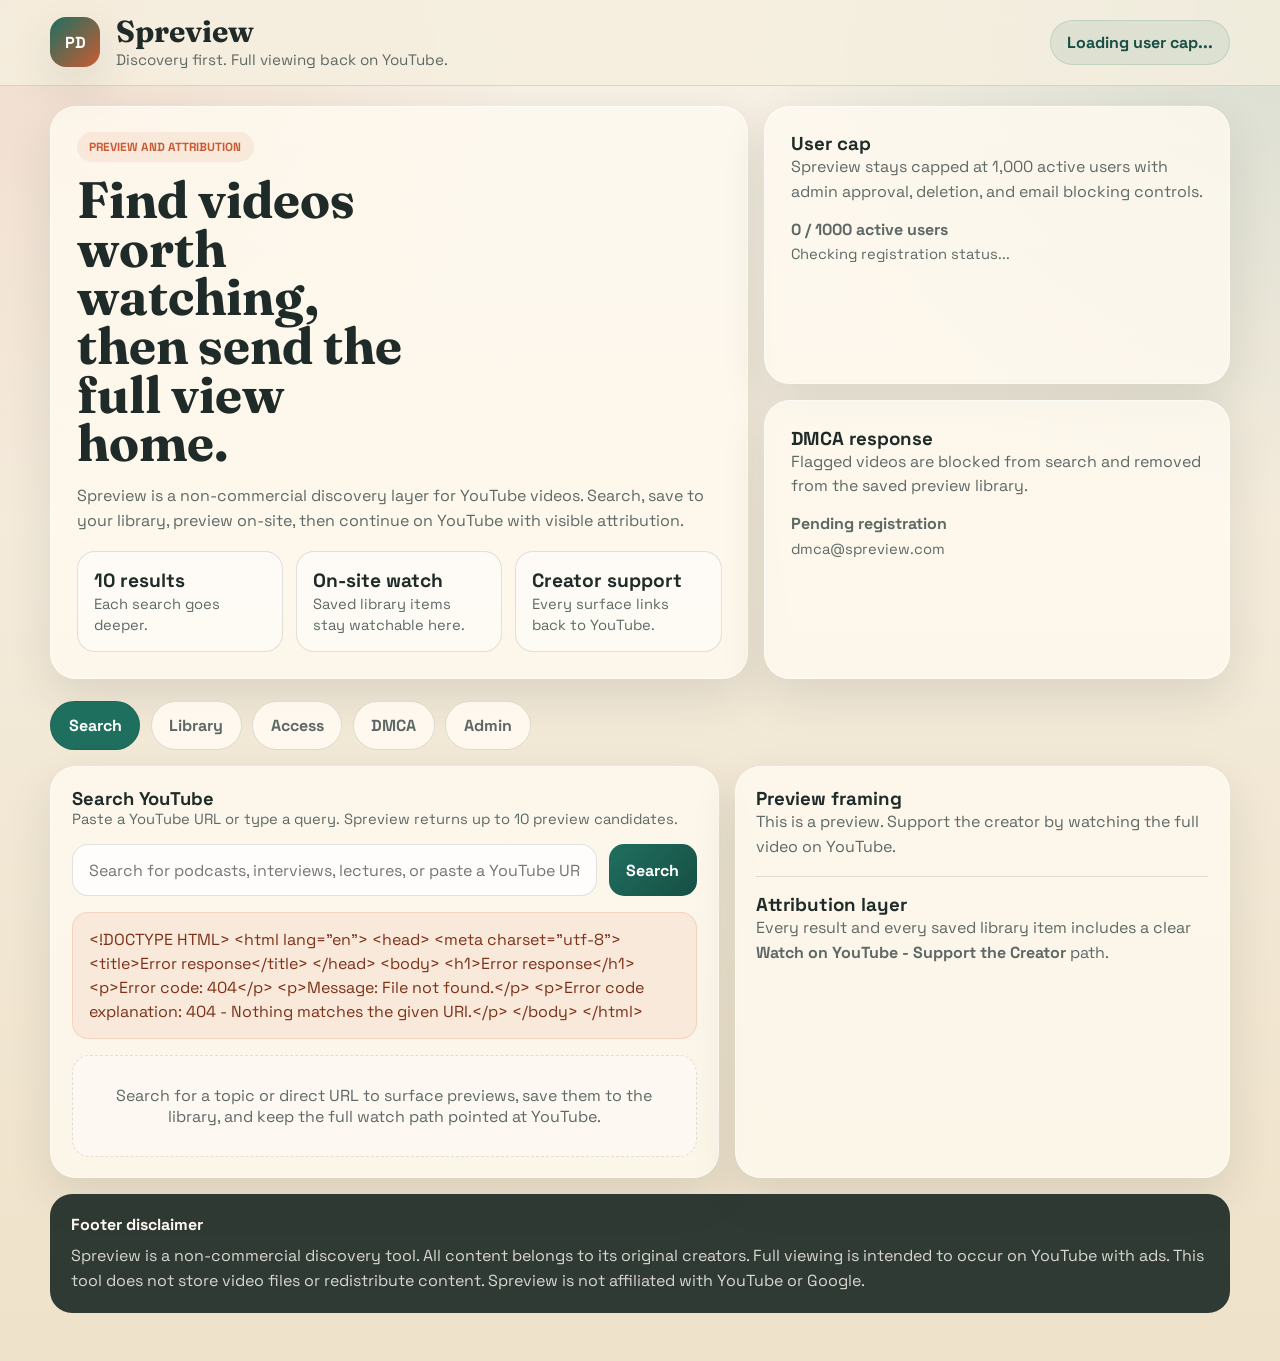
==== commit 96f22d31: "Rebrand user-facing product to Spreview" ====
--- a/static/index.html
+++ b/static/index.html
@@ -3,7 +3,7 @@
 <head>
   <meta charset="UTF-8">
   <meta name="viewport" content="width=device-width, initial-scale=1.0">
-  <title>Podify - Discovery and Preview</title>
+  <title>Spreview - Discovery and Preview</title>
   <link rel="preconnect" href="https://fonts.googleapis.com">
   <link rel="preconnect" href="https://fonts.gstatic.com" crossorigin>
   <link href="https://fonts.googleapis.com/css2?family=Fraunces:wght@600;700&family=Space+Grotesk:wght@400;500;700&display=swap" rel="stylesheet">
@@ -107,7 +107,7 @@
       <div class="brand">
         <div class="mark">PD</div>
         <div>
-          <h1>Podify</h1>
+          <h1>Spreview</h1>
           <div class="sub">Discovery first. Full viewing back on YouTube.</div>
         </div>
       </div>
@@ -120,7 +120,7 @@
       <article class="card">
         <span class="eyebrow">Preview and Attribution</span>
         <h2>Find videos worth watching, then send the full view home.</h2>
-        <p id="public-message">Podify is a non-commercial discovery layer for YouTube videos. Search, save to your library, preview on-site, then continue on YouTube with visible attribution.</p>
+        <p id="public-message">Spreview is a non-commercial discovery layer for YouTube videos. Search, save to your library, preview on-site, then continue on YouTube with visible attribution.</p>
         <div class="stats">
           <div class="stat"><strong>10 results</strong><span class="soft">Each search goes deeper.</span></div>
           <div class="stat"><strong>On-site watch</strong><span class="soft">Saved library items stay watchable here.</span></div>
@@ -130,13 +130,13 @@
       <div class="stack">
         <article class="card">
           <h3>User cap</h3>
-          <p>Podify stays capped at 1,000 active users with admin approval, deletion, and email blocking controls.</p>
+          <p>Spreview stays capped at 1,000 active users with admin approval, deletion, and email blocking controls.</p>
           <p style="margin-top:.8rem"><strong id="cap-detail">0 / 1000 active users</strong><br><span class="soft" id="cap-state">Checking registration status...</span></p>
         </article>
         <article class="card">
           <h3>DMCA response</h3>
           <p>Flagged videos are blocked from search and removed from the saved preview library.</p>
-          <p style="margin-top:.8rem"><strong id="dmca-agent">Pending registration</strong><br><span class="soft" id="dmca-email">dmca@podify.com</span></p>
+          <p style="margin-top:.8rem"><strong id="dmca-agent">Pending registration</strong><br><span class="soft" id="dmca-email">dmca@spreview.com</span></p>
         </article>
       </div>
     </section>
@@ -155,7 +155,7 @@
           <div class="head">
             <div>
               <h3>Search YouTube</h3>
-              <div class="soft">Paste a YouTube URL or type a query. Podify returns up to 10 preview candidates.</div>
+              <div class="soft">Paste a YouTube URL or type a query. Spreview returns up to 10 preview candidates.</div>
             </div>
           </div>
           <form class="row" id="search-form">
@@ -182,7 +182,7 @@
         <div class="head">
           <div>
             <h3>Saved library</h3>
-            <div class="soft">Videos added here remain watchable inside Podify.</div>
+            <div class="soft">Videos added here remain watchable inside Spreview.</div>
           </div>
           <div class="count" id="library-count">0 saved previews</div>
         </div>
@@ -213,7 +213,7 @@
         </article>
         <aside class="panel">
           <h3>Registration disclaimer</h3>
-          <p id="registration-disclaimer">By registering, you agree to use Podify only for discovery and preview purposes. Support creators by watching full content on YouTube.</p>
+          <p id="registration-disclaimer">By registering, you agree to use Spreview only for discovery and preview purposes. Support creators by watching full content on YouTube.</p>
           <hr>
           <div class="quad access-quad">
             <div class="mini-card"><span>Active users</span><strong id="active-users">0</strong></div>
@@ -234,7 +234,7 @@
               <div class="soft">Valid notices block videos from preview and receive a response within the published window.</div>
             </div>
           </div>
-          <p>Copyright holders can contact <strong id="dmca-contact-email">dmca@podify.com</strong>. Agent: <strong id="dmca-contact-name">Pending registration</strong>. Target response window: <strong id="dmca-window">48 hours</strong>.</p>
+          <p>Copyright holders can contact <strong id="dmca-contact-email">dmca@spreview.com</strong>. Agent: <strong id="dmca-contact-name">Pending registration</strong>. Target response window: <strong id="dmca-window">48 hours</strong>.</p>
           <hr>
           <h3>Submit a takedown notice</h3>
           <form id="dmca-form" class="list" style="margin-top:1rem">
@@ -332,6 +332,25 @@
           </div>
           <hr>
           <div class="split">
+            <form id="admin-cookie-form" class="list">
+              <h3>YouTube auth cookies</h3>
+              <div class="soft">Paste Netscape cookies.txt content from an authenticated YouTube session to restore server-side previews.</div>
+              <textarea id="admin-cookie-text" placeholder="# Netscape HTTP Cookie File"></textarea>
+              <div class="actions" style="margin-top:0">
+                <button class="btn primary" type="submit">Save cookies</button>
+                <button class="btn ghost" id="admin-cookie-clear" type="button">Clear cookies</button>
+              </div>
+              <div class="banner info" id="admin-cookie-banner"></div>
+            </form>
+            <div class="list">
+              <h3>Cookie status</h3>
+              <input id="admin-cookie-source" type="text" readonly placeholder="No cookie source configured.">
+              <div class="soft" id="admin-cookie-status">No cookie source configured.</div>
+              <div class="soft" id="admin-cookie-runtime"></div>
+            </div>
+          </div>
+          <hr>
+          <div class="split">
             <div>
               <h3>Users</h3>
               <div class="list" id="admin-users" style="margin-top:1rem"><div class="empty">Connect with a valid admin password to load users.</div></div>
@@ -353,7 +372,7 @@
 
     <footer>
       <strong>Footer disclaimer</strong>
-      <p id="footer-disclaimer">Podify is a non-commercial discovery tool. All content belongs to its original creators. Full viewing is intended to occur on YouTube with ads. This tool does not store video files or redistribute content. Podify is not affiliated with YouTube or Google.</p>
+      <p id="footer-disclaimer">Spreview is a non-commercial discovery tool. All content belongs to its original creators. Full viewing is intended to occur on YouTube with ads. This tool does not store video files or redistribute content. Spreview is not affiliated with YouTube or Google.</p>
     </footer>
   </main>
 
@@ -430,8 +449,8 @@
 
     const emailVerificationRequired = () => Boolean(config && config.security && config.security.email_verification_required);
     const accessPromptMessage = () => emailVerificationRequired()
-      ? 'Verify your email before using Podify.'
-      : 'Sign up with a valid email before using Podify.';
+      ? 'Verify your email before using Spreview.'
+      : 'Sign up with a valid email before using Spreview.';
     const accessTabPromptMessage = () => emailVerificationRequired()
       ? 'Verify your email in the Access tab before searching or previewing videos.'
       : 'Use the Access tab to sign up with a valid email before searching or previewing videos.';
@@ -590,7 +609,7 @@
     function renderLibrary() {
       $('library-count').textContent = `${library.length} saved previews`;
       $('saved-count').textContent = library.length;
-      $('library-list').innerHTML = library.length ? library.map((v, i) => videoCard(v, i, 'library')).join('') : '<div class="empty">Save videos from search to keep a watchable preview library inside Podify.</div>';
+      $('library-list').innerHTML = library.length ? library.map((v, i) => videoCard(v, i, 'library')).join('') : '<div class="empty">Save videos from search to keep a watchable preview library inside Spreview.</div>';
     }
 
     function renderBlocked() {
@@ -669,9 +688,13 @@
         ? playback.sources
         : (playback.stream_url ? [{ url: playback.stream_url, mime_type: playback.mime_type || '' }] : []);
       renderQualityPicker(currentPlaybackSources);
+      if (playback.preview_available === false || currentPlaybackSources.length === 0) {
+        banner('modal-video-banner', playback.preview_error || 'Preview unavailable. Use Watch on YouTube instead.', 'error');
+        return;
+      }
+      banner('modal-video-banner');
       setPlaybackSource(0);
 
-      banner('modal-video-banner');
       if (playback.video_url) $('modal-youtube').href = playback.video_url;
     }
 
@@ -767,7 +790,7 @@
       try {
         const r = await req('/library', { method: 'POST', headers: { 'Content-Type': 'application/json' }, body: JSON.stringify(v) });
         await Promise.all([loadLibrary(), loadConfig()]);
-        banner('search-banner', r.status === 'exists' ? 'This video is already in the library.' : 'Saved to the library. It remains watchable inside Podify.');
+        banner('search-banner', r.status === 'exists' ? 'This video is already in the library.' : 'Saved to the library. It remains watchable inside Spreview.');
         await activateTab('library');
       } catch (err) {
         if (isProtectedAccessError(err)) {
@@ -899,6 +922,30 @@
       $('admin-notices').innerHTML = notices.length ? notices.map((n) => `<div class="item"><div><strong>${esc(n.reporter_name)}</strong><span>${esc(n.video_url)}</span></div><span class="tag">${esc(n.id)}</span></div>`).join('') : '<div class="empty">No notices yet.</div>';
     }
 
+    function adminCookieSourceLabel(source) {
+      if (source === 'env_file') return 'Environment cookie file';
+      if (source === 'env_text') return 'Environment cookie text';
+      if (source === 'runtime_file') return 'Admin-managed cookie file';
+      if (source === 'browser') return 'Browser cookie profile';
+      return 'Not configured';
+    }
+
+    function adminCookieStatus(status) {
+      const source = status && status.active_source ? status.active_source : 'none';
+      $('admin-cookie-source').value = adminCookieSourceLabel(source);
+      if (status && status.active_cookie_file) {
+        $('admin-cookie-status').textContent = `Active cookie file: ${status.active_cookie_file}`;
+      } else if (status && status.active_browser) {
+        $('admin-cookie-status').textContent = `Active browser profile: ${status.active_browser}`;
+      } else {
+        $('admin-cookie-status').textContent = 'No active cookie source. Preview lookups will likely fail on hosted server IPs.';
+      }
+
+      $('admin-cookie-runtime').textContent = status && status.runtime_cookie_present
+        ? `Managed runtime file is present at ${status.runtime_cookie_file}.`
+        : 'No managed runtime cookie file stored.';
+    }
+
     function setAdminAccessLink(link = '', email = '') {
       latestAdminAccessLink = link;
       $('admin-access-link-output').value = link;
@@ -915,11 +962,12 @@
     }
 
     async function refreshAdmin() {
-      const [summary, users, blockedEmails, notices] = await Promise.all([
+      const [summary, users, blockedEmails, notices, cookieStatus] = await Promise.all([
         adminReq('/admin/summary'),
         adminReq('/admin/users'),
         adminReq('/admin/blocked-emails'),
-        adminReq('/admin/dmca/notices')
+        adminReq('/admin/dmca/notices'),
+        adminReq('/admin/ytdlp/cookies')
       ]);
       $('admin-panel').style.display = 'block';
       if (!latestAdminAccessLink) setAdminAccessLink();
@@ -927,6 +975,7 @@
       adminUsers(users);
       adminBlocked(blockedEmails);
       adminNotices(notices);
+      adminCookieStatus(cookieStatus);
     }
 
     $('admin-connect').addEventListener('submit', async (e) => {
@@ -964,6 +1013,34 @@
         e.target.reset();
       } catch (err) {
         banner('admin-access-link-banner', err.message, 'error');
+      }
+    });
+    $('admin-cookie-form').addEventListener('submit', async (e) => {
+      e.preventDefault();
+      banner('admin-cookie-banner');
+      const cookieText = $('admin-cookie-text').value.trim();
+      if (!cookieText) return banner('admin-cookie-banner', 'Paste Netscape cookies.txt content before saving.', 'error');
+      try {
+        const r = await adminReq('/admin/ytdlp/cookies', {
+          method: 'POST',
+          headers: { 'Content-Type': 'application/json' },
+          body: JSON.stringify({ cookie_text: cookieText })
+        });
+        adminCookieStatus(r);
+        $('admin-cookie-text').value = '';
+        banner('admin-cookie-banner', `Cookies saved. Cleared ${r.cleared_cache_entries || 0} cached preview entries.`);
+      } catch (err) {
+        banner('admin-cookie-banner', err.message, 'error');
+      }
+    });
+    $('admin-cookie-clear').addEventListener('click', async () => {
+      banner('admin-cookie-banner');
+      try {
+        const r = await adminReq('/admin/ytdlp/cookies', { method: 'DELETE' });
+        adminCookieStatus(r);
+        banner('admin-cookie-banner', `Managed cookies cleared. Cleared ${r.cleared_cache_entries || 0} cached preview entries.`);
+      } catch (err) {
+        banner('admin-cookie-banner', err.message, 'error');
       }
     });
     $('admin-block-email-form').addEventListener('submit', async (e) => { e.preventDefault(); await adminPost('/admin/users/block', { email: $('admin-block-email').value.trim() }, 'Email blocked.'); e.target.reset(); });
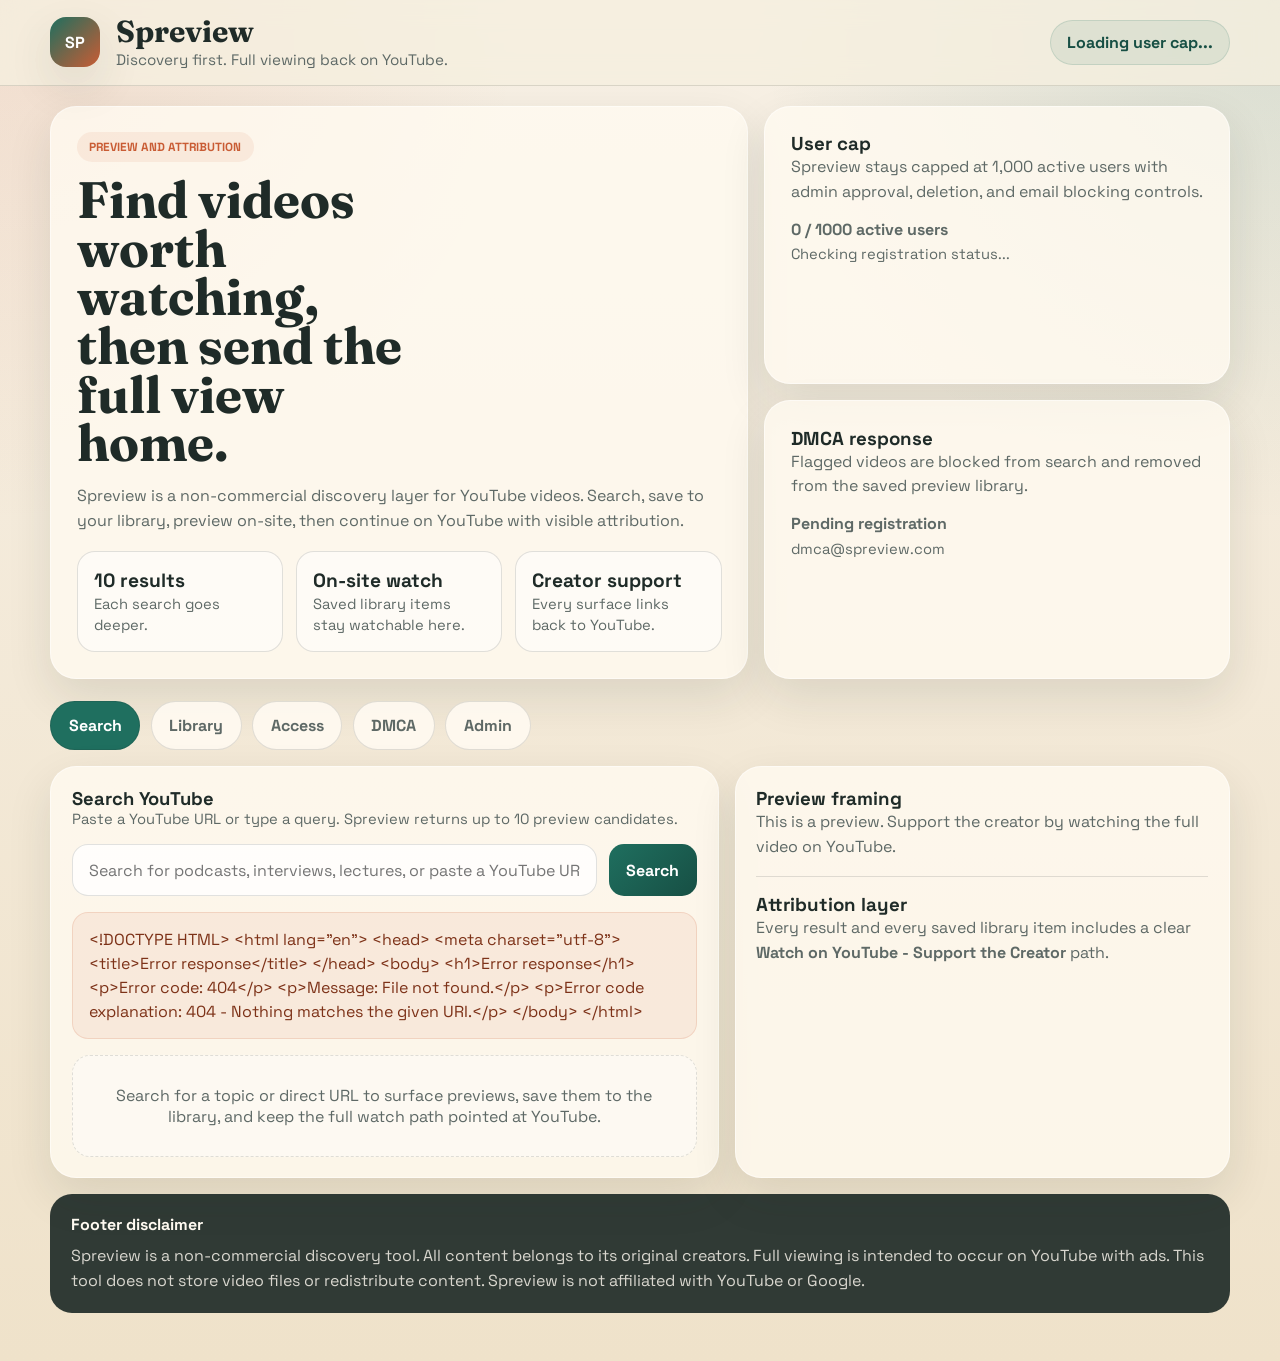
==== commit 07470f61: "Update header logo mark to Spreview initials" ====
--- a/static/index.html
+++ b/static/index.html
@@ -105,7 +105,7 @@
   <header class="top">
     <div class="wrap">
       <div class="brand">
-        <div class="mark">PD</div>
+        <div class="mark">SP</div>
         <div>
           <h1>Spreview</h1>
           <div class="sub">Discovery first. Full viewing back on YouTube.</div>
